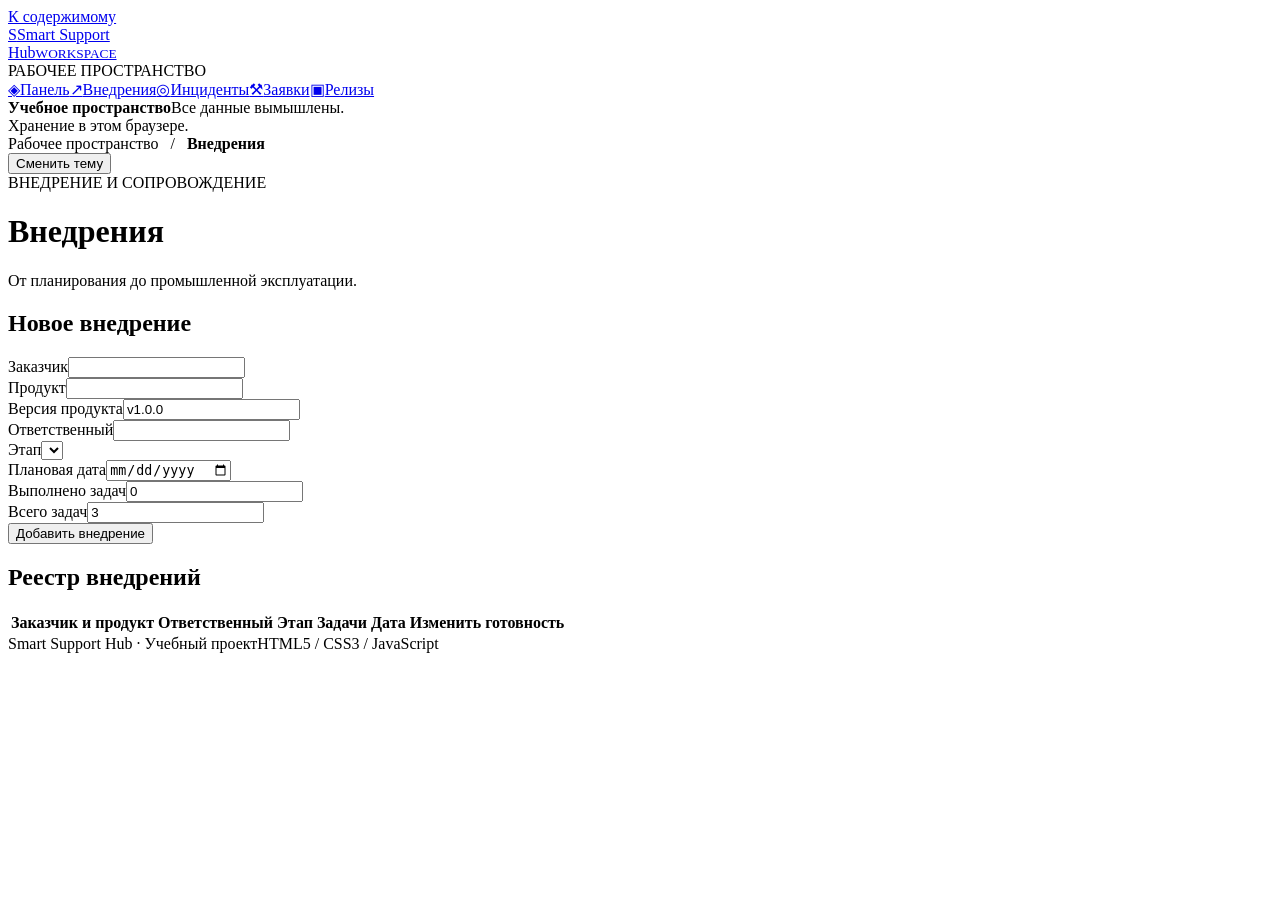
==== deployments.html @ b4e78810 "Create five pages, navigation and project documentation" ====
<!doctype html><html lang="ru"><head><meta charset="utf-8"><meta name="viewport" content="width=device-width,initial-scale=1"><meta name="description" content="Smart Support Hub — внедрение и сопровождение программного продукта"><title>Внедрения — Smart Support Hub</title><link rel="icon" href="data:,"><link rel="stylesheet" href="assets/css/style.css"></head><body><a class="skip" href="#main">К содержимому</a><aside class="sidebar"><a class="brand" href="index.html"><span class="brand-mark">S</span><span>Smart Support<br> Hub<small>WORKSPACE</small></span></a><div class="nav-label">РАБОЧЕЕ ПРОСТРАНСТВО</div><nav class="nav" aria-label="Основная навигация"><a href="index.html"><span class="nav-icon" aria-hidden="true">◈</span>Панель</a><a href="deployments.html" aria-current="page"><span class="nav-icon" aria-hidden="true">↗</span>Внедрения</a><a href="incidents.html"><span class="nav-icon" aria-hidden="true">◎</span>Инциденты</a><a href="maintenance.html"><span class="nav-icon" aria-hidden="true">⚒</span>Заявки</a><a href="releases.html"><span class="nav-icon" aria-hidden="true">▣</span>Релизы</a></nav><div class="side-note"><strong><span class="status-dot"></span>Учебное пространство</strong>Все данные вымышлены.<br>Хранение в этом браузере.</div></aside><div class="workspace"><header class="topbar"><div class="breadcrumb">Рабочее пространство &nbsp; / &nbsp; <strong>Внедрения</strong></div><div class="top-actions"><span class="version-chip" data-current-version></span><button class="theme-button" id="themeButton" type="button">Сменить тему</button></div></header><main id="main"><div class="page-heading"><div><div class="eyebrow">ВНЕДРЕНИЕ И СОПРОВОЖДЕНИЕ</div><h1>Внедрения</h1><p class="muted">От планирования до промышленной эксплуатации.</p></div><span class="date-label" id="today"></span></div><section class="card form-card"><h2>Новое внедрение</h2><form id="deploymentForm" novalidate><div class="form-grid"><div class="field"><label for="client">Заказчик</label><input id="client" name="client" required maxlength="100"></div><div class="field"><label for="product">Продукт</label><input id="product" name="product" required maxlength="100"></div><div class="field"><label for="version">Версия продукта</label><input id="version" name="version" value="v1.0.0" required></div><div class="field"><label for="owner">Ответственный</label><input id="owner" name="owner" required maxlength="80"></div><div class="field"><label for="stage">Этап</label><select id="stage" name="stage"></select></div><div class="field"><label for="plannedDate">Плановая дата</label><input id="plannedDate" name="plannedDate" type="date" required></div><div class="field"><label for="done">Выполнено задач</label><input id="done" name="done" type="number" min="0" step="1" value="0" required></div><div class="field"><label for="total">Всего задач</label><input id="total" name="total" type="number" min="1" step="1" value="3" required></div></div><div class="form-footer"><button class="button">Добавить внедрение</button><span class="error" role="alert" id="formError"></span></div></form></section><section class="card"><div class="card-header"><h2>Реестр внедрений</h2><span class="muted" id="recordCount"></span></div><div class="table-wrap"><table><thead><tr><th>Заказчик и продукт</th><th>Ответственный</th><th>Этап</th><th>Задачи</th><th>Дата</th><th>Изменить готовность</th></tr></thead><tbody id="deploymentTable"></tbody></table></div></section><footer class="footer"><span>Smart Support Hub · Учебный проект</span><span>HTML5 / CSS3 / JavaScript</span></footer></main></div><div id="toast" class="toast" role="status" hidden></div><script src="assets/js/data.js" defer></script><script src="assets/js/storage.js" defer></script><script src="assets/js/common.js" defer></script><script src="assets/js/deployments.js" defer></script></body></html>
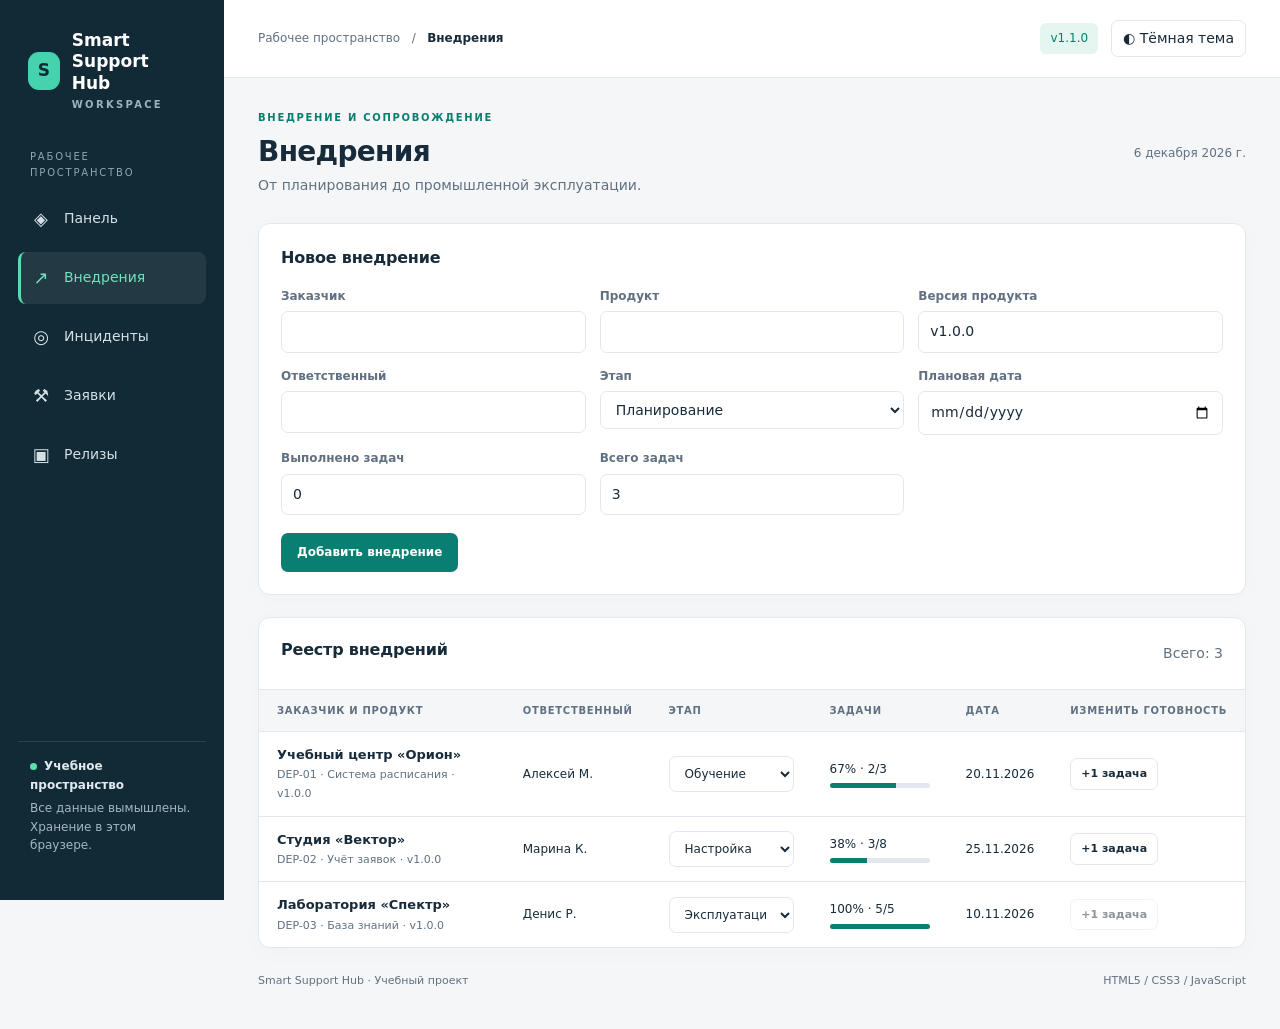
==== commit 50049c4b: "Refresh static assets after the v1.1.0 update" ====
--- a/deployments.html
+++ b/deployments.html
@@ -1 +1 @@
-<!doctype html><html lang="ru"><head><meta charset="utf-8"><meta name="viewport" content="width=device-width,initial-scale=1"><meta name="description" content="Smart Support Hub — внедрение и сопровождение программного продукта"><title>Внедрения — Smart Support Hub</title><link rel="icon" href="data:,"><link rel="stylesheet" href="assets/css/style.css"></head><body><a class="skip" href="#main">К содержимому</a><aside class="sidebar"><a class="brand" href="index.html"><span class="brand-mark">S</span><span>Smart Support<br> Hub<small>WORKSPACE</small></span></a><div class="nav-label">РАБОЧЕЕ ПРОСТРАНСТВО</div><nav class="nav" aria-label="Основная навигация"><a href="index.html"><span class="nav-icon" aria-hidden="true">◈</span>Панель</a><a href="deployments.html" aria-current="page"><span class="nav-icon" aria-hidden="true">↗</span>Внедрения</a><a href="incidents.html"><span class="nav-icon" aria-hidden="true">◎</span>Инциденты</a><a href="maintenance.html"><span class="nav-icon" aria-hidden="true">⚒</span>Заявки</a><a href="releases.html"><span class="nav-icon" aria-hidden="true">▣</span>Релизы</a></nav><div class="side-note"><strong><span class="status-dot"></span>Учебное пространство</strong>Все данные вымышлены.<br>Хранение в этом браузере.</div></aside><div class="workspace"><header class="topbar"><div class="breadcrumb">Рабочее пространство &nbsp; / &nbsp; <strong>Внедрения</strong></div><div class="top-actions"><span class="version-chip" data-current-version></span><button class="theme-button" id="themeButton" type="button">Сменить тему</button></div></header><main id="main"><div class="page-heading"><div><div class="eyebrow">ВНЕДРЕНИЕ И СОПРОВОЖДЕНИЕ</div><h1>Внедрения</h1><p class="muted">От планирования до промышленной эксплуатации.</p></div><span class="date-label" id="today"></span></div><section class="card form-card"><h2>Новое внедрение</h2><form id="deploymentForm" novalidate><div class="form-grid"><div class="field"><label for="client">Заказчик</label><input id="client" name="client" required maxlength="100"></div><div class="field"><label for="product">Продукт</label><input id="product" name="product" required maxlength="100"></div><div class="field"><label for="version">Версия продукта</label><input id="version" name="version" value="v1.0.0" required></div><div class="field"><label for="owner">Ответственный</label><input id="owner" name="owner" required maxlength="80"></div><div class="field"><label for="stage">Этап</label><select id="stage" name="stage"></select></div><div class="field"><label for="plannedDate">Плановая дата</label><input id="plannedDate" name="plannedDate" type="date" required></div><div class="field"><label for="done">Выполнено задач</label><input id="done" name="done" type="number" min="0" step="1" value="0" required></div><div class="field"><label for="total">Всего задач</label><input id="total" name="total" type="number" min="1" step="1" value="3" required></div></div><div class="form-footer"><button class="button">Добавить внедрение</button><span class="error" role="alert" id="formError"></span></div></form></section><section class="card"><div class="card-header"><h2>Реестр внедрений</h2><span class="muted" id="recordCount"></span></div><div class="table-wrap"><table><thead><tr><th>Заказчик и продукт</th><th>Ответственный</th><th>Этап</th><th>Задачи</th><th>Дата</th><th>Изменить готовность</th></tr></thead><tbody id="deploymentTable"></tbody></table></div></section><footer class="footer"><span>Smart Support Hub · Учебный проект</span><span>HTML5 / CSS3 / JavaScript</span></footer></main></div><div id="toast" class="toast" role="status" hidden></div><script src="assets/js/data.js" defer></script><script src="assets/js/storage.js" defer></script><script src="assets/js/common.js" defer></script><script src="assets/js/deployments.js" defer></script></body></html>
+<!doctype html><html lang="ru"><head><meta charset="utf-8"><meta name="viewport" content="width=device-width,initial-scale=1"><meta name="description" content="Smart Support Hub — внедрение и сопровождение программного продукта"><title>Внедрения — Smart Support Hub</title><link rel="icon" href="data:,"><link rel="stylesheet" href="assets/css/style.css?v=1.1.0"></head><body><a class="skip" href="#main">К содержимому</a><aside class="sidebar"><a class="brand" href="index.html"><span class="brand-mark">S</span><span>Smart Support<br> Hub<small>WORKSPACE</small></span></a><div class="nav-label">РАБОЧЕЕ ПРОСТРАНСТВО</div><nav class="nav" aria-label="Основная навигация"><a href="index.html"><span class="nav-icon" aria-hidden="true">◈</span>Панель</a><a href="deployments.html" aria-current="page"><span class="nav-icon" aria-hidden="true">↗</span>Внедрения</a><a href="incidents.html"><span class="nav-icon" aria-hidden="true">◎</span>Инциденты</a><a href="maintenance.html"><span class="nav-icon" aria-hidden="true">⚒</span>Заявки</a><a href="releases.html"><span class="nav-icon" aria-hidden="true">▣</span>Релизы</a></nav><div class="side-note"><strong><span class="status-dot"></span>Учебное пространство</strong>Все данные вымышлены.<br>Хранение в этом браузере.</div></aside><div class="workspace"><header class="topbar"><div class="breadcrumb">Рабочее пространство &nbsp; / &nbsp; <strong>Внедрения</strong></div><div class="top-actions"><span class="version-chip" data-current-version></span><button class="theme-button" id="themeButton" type="button">Сменить тему</button></div></header><main id="main"><div class="page-heading"><div><div class="eyebrow">ВНЕДРЕНИЕ И СОПРОВОЖДЕНИЕ</div><h1>Внедрения</h1><p class="muted">От планирования до промышленной эксплуатации.</p></div><span class="date-label" id="today"></span></div><section class="card form-card"><h2>Новое внедрение</h2><form id="deploymentForm" novalidate><div class="form-grid"><div class="field"><label for="client">Заказчик</label><input id="client" name="client" required maxlength="100"></div><div class="field"><label for="product">Продукт</label><input id="product" name="product" required maxlength="100"></div><div class="field"><label for="version">Версия продукта</label><input id="version" name="version" value="v1.0.0" required></div><div class="field"><label for="owner">Ответственный</label><input id="owner" name="owner" required maxlength="80"></div><div class="field"><label for="stage">Этап</label><select id="stage" name="stage"></select></div><div class="field"><label for="plannedDate">Плановая дата</label><input id="plannedDate" name="plannedDate" type="date" required></div><div class="field"><label for="done">Выполнено задач</label><input id="done" name="done" type="number" min="0" step="1" value="0" required></div><div class="field"><label for="total">Всего задач</label><input id="total" name="total" type="number" min="1" step="1" value="3" required></div></div><div class="form-footer"><button class="button">Добавить внедрение</button><span class="error" role="alert" id="formError"></span></div></form></section><section class="card"><div class="card-header"><h2>Реестр внедрений</h2><span class="muted" id="recordCount"></span></div><div class="table-wrap"><table><thead><tr><th>Заказчик и продукт</th><th>Ответственный</th><th>Этап</th><th>Задачи</th><th>Дата</th><th>Изменить готовность</th></tr></thead><tbody id="deploymentTable"></tbody></table></div></section><footer class="footer"><span>Smart Support Hub · Учебный проект</span><span>HTML5 / CSS3 / JavaScript</span></footer></main></div><div id="toast" class="toast" role="status" hidden></div><script src="assets/js/data.js?v=1.1.0" defer></script><script src="assets/js/storage.js?v=1.1.0" defer></script><script src="assets/js/common.js?v=1.1.0" defer></script><script src="assets/js/deployments.js?v=1.1.0" defer></script></body></html>
--- a/assets/css/style.css
+++ b/assets/css/style.css
@@ -0,0 +1,7 @@
+:root{--bg:#f4f6f8;--card:#fff;--text:#172b3a;--muted:#617181;--line:#e2e8ee;--accent:#087f70;--soft:#e5f5ef;--sidebar:#122a36;--shadow:0 4px 24px #14293506;color-scheme:light}
+:root[data-theme=dark]{--bg:#10212b;--card:#172e3a;--text:#edf4f8;--muted:#a7bac6;--line:#2c4654;--accent:#70dfc5;--soft:#21453f;--sidebar:#0a1a23;--shadow:none;color-scheme:dark}
+*{box-sizing:border-box}body{margin:0;background:var(--bg);color:var(--text);font:14px/1.55 'DejaVu Sans','Segoe UI',Arial,sans-serif}a{color:inherit}button,input,select,textarea{font:inherit}button,a,input,select,textarea{outline-offset:4px}button{cursor:pointer}button:focus-visible,a:focus-visible{outline:3px solid #37bcaa}button:disabled{opacity:.5;cursor:default}.skip{position:absolute;left:260px;top:-60px;background:var(--card);padding:12px;z-index:99}.skip:focus{top:8px}.sidebar{width:224px;position:fixed;inset:0 auto 0 0;background:var(--sidebar);color:#d4e0e5;padding:30px 18px;display:flex;flex-direction:column;z-index:4}.brand{text-decoration:none;display:flex;gap:12px;align-items:center;color:#fff;font-weight:750;font-size:17px;line-height:1.25;padding:0 10px 30px}.brand-mark{display:grid;place-items:center;background:#44d3ad;color:#122a36;width:36px;height:38px;border-radius:11px;font-weight:800}.brand small{display:block;font-size:10px;color:#9bb3bf;letter-spacing:2.3px;margin-top:5px}.nav-label{font-size:10px;letter-spacing:1.8px;color:#8ba6b5;margin:8px 12px 13px}.nav{display:grid;gap:7px}.nav a{text-decoration:none;padding:12px;border-radius:8px;display:flex;align-items:center;gap:12px;font-size:14px}.nav a:hover{background:#ffffff0a}.nav a[aria-current=page]{background:#ffffff12;color:#72e2bf;border-left:3px solid #59dbb5;padding-left:9px}.nav-icon{width:22px;text-align:center;font-size:18px}.side-note{margin-top:auto;padding:15px 12px;border-top:1px solid #ffffff1a;font-size:12px;color:#a1b8c4}.side-note strong{display:block;color:#e0eaf0;margin-bottom:5px}.status-dot{display:inline-block;width:7px;height:7px;background:#5edcaf;border-radius:50%;margin-right:7px}.workspace{margin-left:224px;min-width:0}.topbar{height:78px;padding:0 34px;display:flex;justify-content:space-between;align-items:center;background:var(--card);border-bottom:1px solid var(--line);gap:12px}.breadcrumb{color:var(--muted);font-size:12px}.breadcrumb strong{color:var(--text);font-weight:600}.top-actions{display:flex;align-items:center;gap:13px}.version-chip{font-size:12px;color:var(--accent);background:var(--soft);padding:6px 10px;border-radius:6px}.theme-button{background:transparent;border:1px solid var(--line);color:var(--text);padding:7px 11px;border-radius:7px}main{max-width:1600px;margin:auto;padding:32px 34px 40px}h1{font-size:28px;letter-spacing:-.7px;margin:2px 0 7px;line-height:1.2}h2{font-size:16px;margin:0 0 6px;letter-spacing:-.2px}h3{font-size:15px;margin:0 0 6px}p{margin:0 0 12px}.muted{color:var(--muted)}.eyebrow{font-size:10px;letter-spacing:1.7px;text-transform:uppercase;color:var(--accent);font-weight:700;margin-bottom:9px}.page-heading{display:flex;justify-content:space-between;align-items:center;gap:16px;margin-bottom:26px}.page-heading p{margin:0}.date-label{color:var(--muted);font-size:12px}.kpis{display:grid;grid-template-columns:repeat(4,minmax(0,1fr));gap:17px;margin-bottom:22px}.card{background:var(--card);border:1px solid var(--line);border-radius:12px;box-shadow:var(--shadow)}.kpi{padding:20px}.kpi-top{display:flex;justify-content:space-between;align-items:center;color:var(--muted);font-size:12px}.kpi-icon{color:var(--accent);background:var(--soft);border-radius:8px;padding:5px 10px;font-size:18px}.kpi-value{display:block;font-size:31px;letter-spacing:-1px;font-weight:720;margin:10px 0 3px;line-height:1.3}.kpi small{font-size:11px;color:var(--muted)}.chart-grid{display:grid;grid-template-columns:1.15fr 1fr;gap:20px;margin-bottom:22px}.chart-card{padding:22px}.chart-card p{font-size:12px;color:var(--muted)}.chart-box{height:225px;position:relative}.card-header{display:flex;justify-content:space-between;align-items:center;gap:10px;padding:20px 22px;border-bottom:1px solid var(--line)}.card-header p{margin:0;font-size:12px;color:var(--muted)}.text-link{font-size:12px;color:var(--accent);text-decoration:none;font-weight:650}.table-wrap{overflow-x:auto;max-width:100%;border-radius:0 0 12px 12px}table{width:100%;border-collapse:collapse;white-space:nowrap}th{background:var(--bg);color:var(--muted);font-size:10px;letter-spacing:.7px;text-transform:uppercase;font-weight:650;text-align:left}td,th{padding:13px 18px;border-bottom:1px solid var(--line);vertical-align:middle}tbody tr:last-child td{border-bottom:0}td{font-size:12px}.title-cell{min-width:200px;max-width:300px;white-space:normal}.title-cell strong{display:block;font-size:13px;font-weight:600}.title-cell small{color:var(--muted);font-size:11px}.badge{display:inline-block;border-radius:5px;padding:4px 8px;font-size:10px;font-weight:650;background:#e9edf2;color:#536779}.badge.green{background:#e4f5ed;color:#176d4b}.badge.red{background:#fff0ef;color:#b33b37}.badge.amber{background:#fff5dc;color:#8c6414}.badge.blue{background:#e9f1ff;color:#3566ab}:root[data-theme=dark] .badge{filter:brightness(.8) saturate(.8)}.progress{width:100px;height:5px;background:var(--line);border-radius:5px;margin-top:5px;overflow:hidden}.progress>i{display:block;height:100%;background:var(--accent)}.form-card{padding:22px;margin:0 0 22px}.form-grid{display:grid;grid-template-columns:repeat(3,minmax(0,1fr));gap:14px;margin-top:16px}.field{display:grid;gap:6px;align-content:start;min-width:0}.field label{font-size:12px;color:var(--muted);font-weight:600}.field input,.field select,.field textarea,.filters input,.filters select,td select{border:1px solid var(--line);background:var(--card);color:var(--text);padding:9px 11px;border-radius:7px;width:100%;min-width:0}.field textarea{min-height:80px;resize:vertical}.wide{grid-column:span 2}.form-footer{margin-top:18px;display:flex;align-items:center;gap:15px}.button{border:0;border-radius:7px;background:var(--accent);color:var(--card);font-weight:650;padding:10px 16px;font-size:12px;text-decoration:none;display:inline-block}.button.secondary{border:1px solid var(--line);background:var(--card);color:var(--text)}.button.small{padding:6px 10px;font-size:11px}.error{color:#ba3b36;font-size:12px}.notice{border:1px solid var(--line);border-left:3px solid var(--accent);background:var(--card);padding:13px 16px;border-radius:8px;font-size:12px;color:var(--muted);margin:0 0 20px}.filters{display:flex;align-items:center;gap:12px;flex-wrap:wrap;margin-bottom:16px}.filters label{font-size:12px;color:var(--muted)}.filters select{width:auto}.filters input{width:260px}.release-list{display:grid;gap:17px}.release{padding:22px;display:grid;grid-template-columns:150px 1fr;gap:24px}.release .version{font-size:24px;letter-spacing:-.5px;font-weight:700}.release ul{padding-left:18px;margin:10px 0 0;color:var(--muted)}.release li{margin:6px 0}.release-date{color:var(--muted);font-size:12px;margin:6px 0}.empty{text-align:center;padding:35px;color:var(--muted)}.toast{position:fixed;bottom:22px;right:22px;z-index:20;background:var(--sidebar);color:#fff;box-shadow:0 5px 30px #0003;padding:13px 20px;border-radius:8px;max-width:calc(100vw - 30px)}.footer{font-size:11px;color:var(--muted);margin-top:24px;display:flex;gap:12px;justify-content:space-between}.sla-date{display:block;color:var(--muted);font-size:10px;margin-top:5px}.semver{display:flex;align-items:center;gap:16px;flex-wrap:wrap}.semver output{font-size:25px;font-weight:700;color:var(--accent)}.semver select{padding:9px;border:1px solid var(--line);border-radius:6px;background:var(--card);color:var(--text)}
+@media(max-width:1100px){.sidebar{width:192px}.workspace{margin-left:192px}main{padding:25px 22px}.topbar{padding:0 22px}.kpis{grid-template-columns:repeat(2,minmax(0,1fr))}.chart-grid{grid-template-columns:1fr 1fr}.form-grid{grid-template-columns:repeat(2,minmax(0,1fr))}}
+@media(max-width:700px){.sidebar{position:static;width:100%;padding:16px}.brand{padding:0 0 14px;font-size:15px}.brand small{display:none}.brand br{display:none}.brand-mark{width:30px;height:30px}.nav-label,.side-note{display:none}.nav{display:flex;gap:4px;flex-wrap:wrap}.nav a{font-size:11px;padding:7px 9px;gap:4px}.nav a[aria-current=page]{border-left:0;border-bottom:2px solid #59dbb5;padding:7px 9px}.nav-icon{font-size:14px;width:16px}.workspace{margin-left:0}.topbar{height:auto;min-height:60px;padding:12px 16px;flex-wrap:wrap}.breadcrumb{font-size:11px}.top-actions{gap:8px}.theme-button{font-size:11px}main{padding:24px 16px}h1{font-size:24px}.page-heading{align-items:flex-start}.date-label{display:none}.kpis{gap:10px}.kpi{padding:15px}.kpi-top{font-size:11px}.kpi-value{font-size:27px}.kpi-icon{display:none}.chart-grid{grid-template-columns:1fr;gap:15px}.chart-card{padding:18px}.chart-box{height:215px}.form-grid{grid-template-columns:1fr}.wide{grid-column:auto}.form-card{padding:18px}.form-footer{align-items:flex-start;flex-direction:column}.release{grid-template-columns:1fr;gap:10px}.filters{align-items:stretch}.filters input{width:100%}.footer{flex-direction:column;gap:3px}.skip{left:15px}.card-header{padding:18px}.notice{font-size:11px}}
+.card,.chart-box{min-width:0}
+@media(min-width:701px) and (max-width:1000px){.chart-grid{grid-template-columns:minmax(0,1fr)}.topbar{height:auto;min-height:78px;flex-wrap:wrap;padding:14px 22px}.page-heading{flex-wrap:wrap}.date-label{display:none}}
